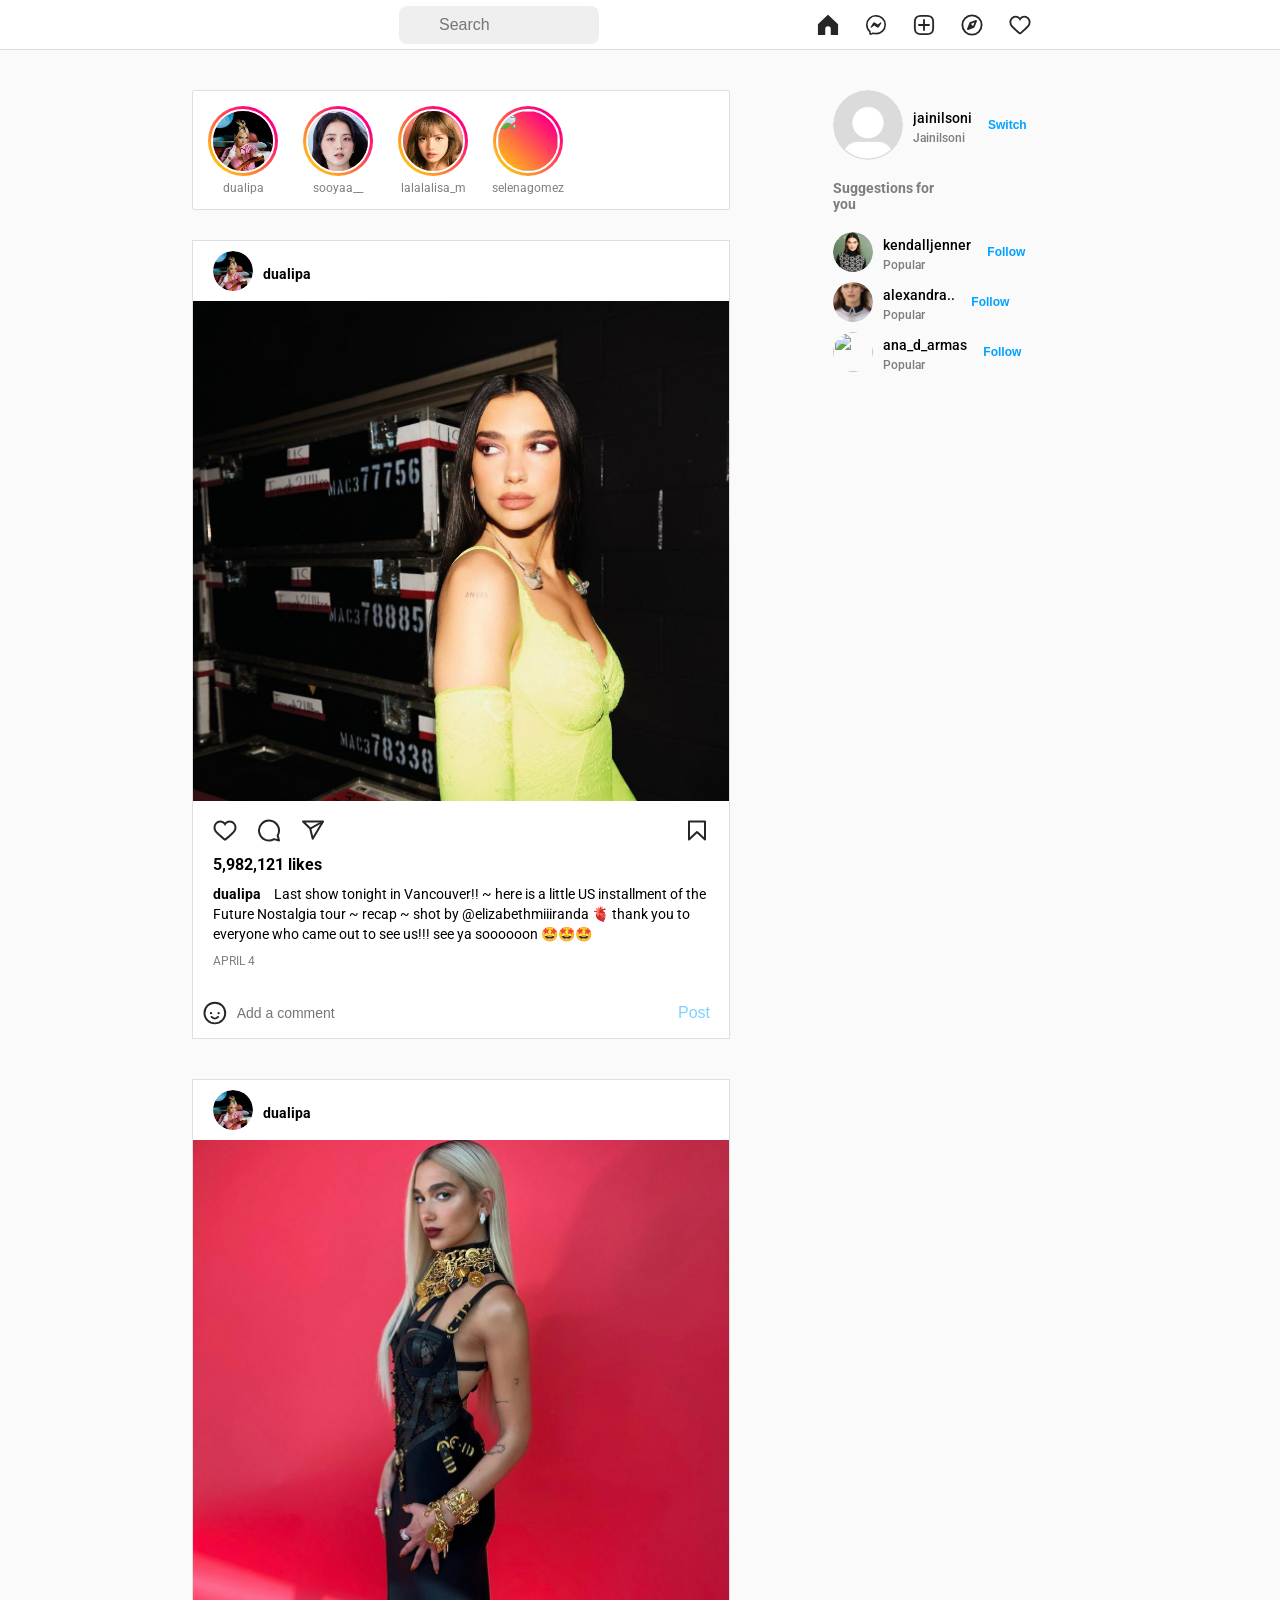
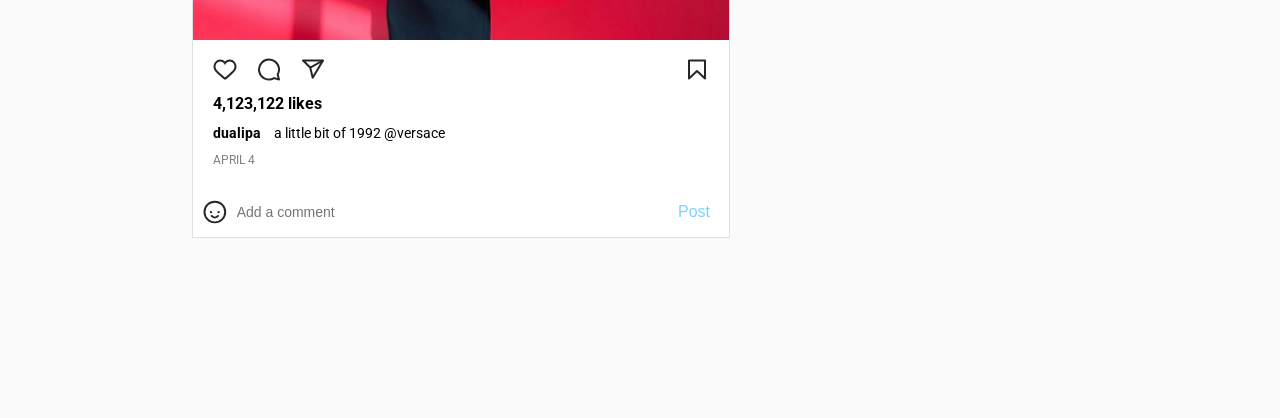
==== instagram/index.html @ 7dd42264 "second commit" ====
<!DOCTYPE html>
<html lang="en">

<head>
    <meta charset="UTF-8">
    <meta http-equiv="X-UA-Compatible" content="IE=edge">
    <meta name="viewport" content="width=device-width, initial-scale=1.0">
    <title>Instagram</title>
    <style>
        @import url('https://fonts.googleapis.com/css2?family=Roboto:wght@300;400;500;700;900&display=swap');
        * {
            margin: 0;
            padding: 0;
            box-sizing: border-box;
        }
        
        *:focus {
            outline: none;
        }
        
        body {
            width: 100%;
            background: #fafafa;
            position: relative;
            font-family: 'roboto', sans-serif;
        }
        
        .navbar {
            position: fixed;
            top: 0;
            left: 0;
            width: 100%;
            height: 50px;
            background: #fff;
            border-bottom: 1px solid #dfdfdf;
            display: flex;
            justify-content: center;
            padding: 5px 0;
            z-index: 99999;
        }
        
        .nav-wrapper {
            background: #fff;
            width: 70%;
            max-width: 1000px;
            height: 100%;
            display: flex;
            justify-content: space-between;
            align-items: center;
            z-index: 99999;
        }
        
        .brand-img {
            height: 70%;
            margin-top: 5px;
        }
        
        .search-box {
            position: absolute;
            left: 50%;
            transform: translateX(-50%);
            width: 200px;
            height: 25px;
            background: #fafafa;
            border: 1px solid #dfdfdf;
            border-radius: 2px;
            color: rgba(0, 0, 0, 0.5);
            text-align: center;
            text-transform: capitalize;
        }
        
        .search-box::placeholder {
            color: rgba(0, 0, 0, 0.5);
        }
        
        .nav-items {
            height: 22px;
            position: relative;
        }
        
        .icon {
            height: 100%;
            cursor: pointer;
            margin: 0 10px;
            display: inline-block;
        }
        
        .user-profile {
            width: 22px;
            border-radius: 50%;
            background-size: cover;
        }
        
        .main {
            width: 100%;
            padding: 40px 0;
            display: flex;
            justify-content: center;
            margin-top: 50px;
        }
        
        .wrapper {
            width: 70%;
            max-width: 1000px;
            display: grid;
            grid-template-columns: 60% 40%;
            grid-gap: 30px;
            /* position: relative!important; */
            /* bottom: 150px!important; */
        }
        
        .left-container {
            display: flex;
            flex-direction: column;
        }
        
        .status-wrapper {
            width: 100%;
            height: 120px;
            background: #fff;
            border: 1px solid #dfdfdf;
            border-radius: 2px;
            padding: 10px;
            padding-right: 0;
            display: flex;
            align-items: center;
            overflow: hidden;
            overflow-x: auto;
        }
        
        .status-wrapper::-webkit-scrollbar {
            display: none;
        }
        
        .story-container {
            flex: 0 0 auto;
            width: 80px;
            max-width: 80px;
            display: flex;
            flex-direction: column;
            align-items: center;
            margin-right: 15px;
        }
        
        .main-profile-picture {
            width: 70px;
            height: 70px;
            border-radius: 50%;
            overflow: hidden;
            padding: 3px;
            background: linear-gradient(45deg, rgb(255, 230, 0), rgb(255, 0, 128) 80%);
        }
        
        .main-profile-picture img {
            width: 100%;
            height: 100%;
            object-fit: cover;
            border-radius: 50%;
            border: 2px solid #fff;
        }
        
        .username {
            width: 100%;
            overflow: hidden;
            text-align: center;
            font-size: 12px;
            margin-top: 5px;
            color: rgba(0, 0, 0, 0.5)
        }
        
        .post {
            width: 100%;
            height: auto;
            background: #fff;
            border: 1px solid #dfdfdf;
            margin-top: 40px;
        }
        
        .info {
            width: 100%;
            height: 60px;
            display: flex;
            justify-content: space-between;
            align-items: center;
            padding: 0 20px;
        }
        
        .info .username {
            width: auto;
            font-weight: bold;
            color: #000;
            font-size: 14px;
            margin-left: 10px;
        }
        
        .info .options {
            height: 10px;
            cursor: pointer;
        }
        
        .info .user {
            display: flex;
            align-items: center;
        }
        
        .info .main-profile-picture {
            height: 40px;
            width: 40px;
            padding: 0;
            background: none;
        }
        
        .info .main-profile-picture img {
            border: none;
        }
        
        .post-image {
            width: 100%;
            height: 500px;
            object-fit: cover;
        }
        
        .post-content {
            width: 100%;
            padding: 20px;
        }
        
        .likes {
            font-weight: bold;
        }
        
        .description {
            margin: 10px 0;
            font-size: 14px;
            line-height: 20px;
        }
        
        .description span {
            font-weight: bold;
            margin-right: 10px;
        }
        
        .post-time {
            color: rgba(0, 0, 0, 0.5);
            font-size: 12px;
        }
        
        .comment-wrapper {
            width: 100%;
            height: 50px;
            border-radius: 1px solid #dfdfdf;
            display: flex;
            justify-content: space-between;
            align-items: center;
        }
        
        .comment-wrapper .icon {
            height: 30px;
        }
        
        .comment-box {
            width: 80%;
            height: 100%;
            border: none;
            outline: none;
            font-size: 14px;
        }
        
        .comment-btn,
        .action-btn {
            width: 70px;
            height: 100%;
            background: none;
            border: none;
            outline: none;
            text-transform: capitalize;
            font-size: 16px;
            color: rgb(0, 162, 255);
            opacity: 0.5;
        }
        
        .reaction-wrapper {
            width: 100%;
            height: 50px;
            display: flex;
            margin-top: -20px;
            align-items: center;
        }
        
        .reaction-wrapper .icon {
            height: 25px;
            margin: 0;
            margin-right: 20px;
        }
        
        .reaction-wrapper .icon.save {
            margin-left: auto;
        }
        
        .right-container {
            padding: 20px;
        }
        
        .profile-card {
            width: fit-content;
            display: flex;
            justify-content: center;
            align-items: center;
            margin-bottom: 10px;
        }
        
        .profile-card .main-profile-picture {
            flex: 0 0 auto;
            padding: 0;
            background: none;
            width: 40px;
            height: 40px;
            margin-right: 10px;
        }
        
        .profile-card:first-child .main-profile-picture {
            width: 70px;
            height: 70px;
        }
        
        .profile-card .main-profile-picture img {
            border: none;
        }
        
        .profile-card .username {
            font-weight: 500;
            font-size: 14px;
            color: #000;
        }
        
        .sub-text {
            color: rgba(0, 0, 0, 0.5);
            font-size: 12px;
            font-weight: 500;
            margin-top: 5px;
        }
        
        .action-btn {
            opacity: 1;
            font-weight: 700;
            font-size: 12px;
        }
        
        .suggestion-text {
            font-size: 14px;
            color: rgba(0, 0, 0, 0.5);
            font-weight: 700;
            margin: 20px 0;
        }
        
        @media (max-width: 1100px) {
            .right-container,
            .search-box {
                display: none;
            }
            .nav-wrapper,
            .wrapper {
                width: 90%;
            }
            .wrapper {
                display: block;
            }
        }
        
        @media (max-width: 500px) {
            .nav-items .icon {
                margin: 0 5px;
            }
            .post-image {
                height: 300px;
            }
        }
        
        .header-input-field {
            border: none;
            background-color: #efefef;
            color: #8e8e8e;
            padding: 10px 20px 10px 40px;
            font-size: 16px;
            border-radius: 8px;
            width: 200px;
        }
    </style>
</head>

<body>
    <nav class="navbar">
        <div class="nav-wrapper">
            <img src="https://www.instagram.com/static/images/web/mobile_nav_type_logo.png/735145cfe0a4.png" class="brand-img" alt="">
            <input type="text" placeholder="Search" class='header-input-field' />

            <div class="nav-items">
                <svg aria-label="Home" class="_8-yf5 icon" color="#262626" fill="#262626" height="24" role="img" viewBox="0 0 24 24" width="24"><path d="M22 23h-6.001a1 1 0 01-1-1v-5.455a2.997 2.997 0 10-5.993 0V22a1 1 0 01-1 1H2a1 1 0 01-1-1V11.543a1.002 1.002 0 01.31-.724l10-9.543a1.001 1.001 0 011.38 0l10 9.543a1.002 1.002 0 01.31.724V22a1 1 0 01-1 1z"></path></svg>
                <svg aria-label="Messenger" class="_8-yf5 icon" color="#262626" fill="#262626" height="24" role="img" viewBox="0 0 24 24" width="24"><path d="M12.003 2.001a9.705 9.705 0 110 19.4 10.876 10.876 0 01-2.895-.384.798.798 0 00-.533.04l-1.984.876a.801.801 0 01-1.123-.708l-.054-1.78a.806.806 0 00-.27-.569 9.49 9.49 0 01-3.14-7.175 9.65 9.65 0 0110-9.7z" fill="none" stroke="currentColor" stroke-miterlimit="10" stroke-width="1.739"></path><path d="M17.79 10.132a.659.659 0 00-.962-.873l-2.556 2.05a.63.63 0 01-.758.002L11.06 9.47a1.576 1.576 0 00-2.277.42l-2.567 3.98a.659.659 0 00.961.875l2.556-2.049a.63.63 0 01.759-.002l2.452 1.84a1.576 1.576 0 002.278-.42z" fill-rule="evenodd"></path></svg>
                <svg aria-label="New Post" class="_8-yf5 icon" color="#262626" fill="#262626" height="24" role="img" viewBox="0 0 24 24" width="24"><path d="M2 12v3.45c0 2.849.698 4.005 1.606 4.944.94.909 2.098 1.608 4.946 1.608h6.896c2.848 0 4.006-.7 4.946-1.608C21.302 19.455 22 18.3 22 15.45V8.552c0-2.849-.698-4.006-1.606-4.945C19.454 2.7 18.296 2 15.448 2H8.552c-2.848 0-4.006.699-4.946 1.607C2.698 4.547 2 5.703 2 8.552z" fill="none" stroke="currentColor" stroke-linecap="round" stroke-linejoin="round" stroke-width="2"></path><line fill="none" stroke="currentColor" stroke-linecap="round" stroke-linejoin="round" stroke-width="2" x1="6.545" x2="17.455" y1="12.001" y2="12.001"></line><line fill="none" stroke="currentColor" stroke-linecap="round" stroke-linejoin="round" stroke-width="2" x1="12.003" x2="12.003" y1="6.545" y2="17.455"></line></svg>
                <svg aria-label="Find People" class="_8-yf5 icon" color="#262626" fill="#262626" height="24" role="img" viewBox="0 0 24 24" width="24"><polygon fill="none" points="13.941 13.953 7.581 16.424 10.06 10.056 16.42 7.585 13.941 13.953" stroke="currentColor" stroke-linecap="round" stroke-linejoin="round" stroke-width="2"></polygon><polygon fill-rule="evenodd" points="10.06 10.056 13.949 13.945 7.581 16.424 10.06 10.056"></polygon><circle cx="12.001" cy="12.005" fill="none" r="10.5" stroke="currentColor" stroke-linecap="round" stroke-linejoin="round" stroke-width="2"></circle></svg>
                <svg aria-label="Activity Feed" class="_8-yf5 icon" color="#262626" fill="#262626" height="24" role="img" viewBox="0 0 24 24" width="24"><path d="M16.792 3.904A4.989 4.989 0 0121.5 9.122c0 3.072-2.652 4.959-5.197 7.222-2.512 2.243-3.865 3.469-4.303 3.752-.477-.309-2.143-1.823-4.303-3.752C5.141 14.072 2.5 12.167 2.5 9.122a4.989 4.989 0 014.708-5.218 4.21 4.21 0 013.675 1.941c.84 1.175.98 1.763 1.12 1.763s.278-.588 1.11-1.766a4.17 4.17 0 013.679-1.938m0-2a6.04 6.04 0 00-4.797 2.127 6.052 6.052 0 00-4.787-2.127A6.985 6.985 0 00.5 9.122c0 3.61 2.55 5.827 5.015 7.97.283.246.569.494.853.747l1.027.918a44.998 44.998 0 003.518 3.018 2 2 0 002.174 0 45.263 45.263 0 003.626-3.115l.922-.824c.293-.26.59-.519.885-.774 2.334-2.025 4.98-4.32 4.98-7.94a6.985 6.985 0 00-6.708-7.218z"></path></svg>
                <div class="icon user-profile"></div>
            </div>
        </div>
    </nav>

    <section class="main">
        <div class="wrapper">
            <div class="left-container">
                <div class="status-wrapper">
                    <div class="story-container">
                        <div class="main-profile-picture"><img src="[data-uri]"
                                alt=""></div>
                        <p class="username">dualipa</p>
                    </div>

                    <div class="story-container">
                        <div class="main-profile-picture"><img src="[data-uri]"
                                alt=""></div>
                        <p class="username">sooyaa__</p>
                    </div>

                    <div class="story-container">
                        <div class="main-profile-picture"><img src="[data-uri]"
                                alt=""></div>
                        <p class="username">lalalalisa_m</p>
                    </div>

                    <div class="story-container">
                        <div class="main-profile-picture"><img src="https://encrypted-tbn0.gstatic.com/images?q=tbn:ANd9GcT5drbX9XWSz1-z5849Ik9TRbH_UuFT-T5uHfH2-3P79BV89rwxXi5bSjYlnr-Ykw9W390&usqp=CAU" alt=""></div>
                        <p class="username">selenagomez</p>
                    </div>
                </div>
            </div>
    </section>




    <section class="main" style="position: relative;bottom:140px;">
        <div class="wrapper">
            <div class="left-container">
                <div class="post">
                    <div class="info">
                        <div class="user">
                            <div class="main-profile-picture"><img src="[data-uri]"
                                    alt=""></div>
                            <p class="username">dualipa</p>
                        </div>
                        <img src="img/option.PNG" class="options" alt="">
                    </div>
                    <img src="d4.jpg" class="post-image" alt="">
                    <div class="post-content">
                        <div class="reaction-wrapper" style="position: relative;">
                            <svg aria-label="Like" class="_8-yf5  like-post icon" color="#262626" fill="#262626" height="24" role="img" viewBox="0 0 24 24" width="24"><path d="M16.792 3.904A4.989 4.989 0 0121.5 9.122c0 3.072-2.652 4.959-5.197 7.222-2.512 2.243-3.865 3.469-4.303 3.752-.477-.309-2.143-1.823-4.303-3.752C5.141 14.072 2.5 12.167 2.5 9.122a4.989 4.989 0 014.708-5.218 4.21 4.21 0 013.675 1.941c.84 1.175.98 1.763 1.12 1.763s.278-.588 1.11-1.766a4.17 4.17 0 013.679-1.938m0-2a6.04 6.04 0 00-4.797 2.127 6.052 6.052 0 00-4.787-2.127A6.985 6.985 0 00.5 9.122c0 3.61 2.55 5.827 5.015 7.97.283.246.569.494.853.747l1.027.918a44.998 44.998 0 003.518 3.018 2 2 0 002.174 0 45.263 45.263 0 003.626-3.115l.922-.824c.293-.26.59-.519.885-.774 2.334-2.025 4.98-4.32 4.98-7.94a6.985 6.985 0 00-6.708-7.218z"></path></svg>
                            <svg aria-label="Comment" class="_8-yf5  comment-post icon" color="#262626" fill="#262626" height="24" role="img" viewBox="0 0 24 24" width="24"><path d="M20.656 17.008a9.993 9.993 0 10-3.59 3.615L22 22z" fill="none" stroke="currentColor" stroke-linejoin="round" stroke-width="2"></path></svg>
                            <svg aria-label="Share Post" class="_8-yf5  share-post icon" color="#262626" fill="#262626" height="24" role="img" viewBox="0 0 24 24" width="24"><line fill="none" stroke="currentColor" stroke-linejoin="round" stroke-width="2" x1="22" x2="9.218" y1="3" y2="10.083"></line><polygon fill="none" points="11.698 20.334 22 3.001 2 3.001 9.218 10.084 11.698 20.334" stroke="currentColor" stroke-linejoin="round" stroke-width="2"></polygon></svg>
                            <svg aria-label="Save" style="position:absolute;right:-20px;" class="_8-yf5  save-post icon" color="#262626" fill="#262626" height="24" role="img" viewBox="0 0 24 24" width="24"><polygon fill="none" points="20 21 12 13.44 4 21 4 3 20 3 20 21" stroke="currentColor" stroke-linecap="round" stroke-linejoin="round" stroke-width="2"></polygon></svg>
                        </div>
                        <p class="likes">5,982,121 likes</p>
                        <p class="description"><span>dualipa </span> Last show tonight in Vancouver!! ~ here is a little US installment of the Future Nostalgia tour ~ recap ~ shot by @elizabethmiiiranda 🫀 thank you to everyone who came out to see us!!! see ya soooooon 🤩🤩🤩</p>
                        <p class="post-time">APRIL 4</p>
                    </div>
                    <div class="comment-wrapper">
                        <svg aria-label="Emoji" class="_8-yf5 icon " color="#262626" fill="#262626" height="24" role="img" viewBox="0 0 24 24" width="24"><path d="M15.83 10.997a1.167 1.167 0 101.167 1.167 1.167 1.167 0 00-1.167-1.167zm-6.5 1.167a1.167 1.167 0 10-1.166 1.167 1.167 1.167 0 001.166-1.167zm5.163 3.24a3.406 3.406 0 01-4.982.007 1 1 0 10-1.557 1.256 5.397 5.397 0 008.09 0 1 1 0 00-1.55-1.263zM12 .503a11.5 11.5 0 1011.5 11.5A11.513 11.513 0 0012 .503zm0 21a9.5 9.5 0 119.5-9.5 9.51 9.51 0 01-9.5 9.5z"></path></svg>
                        <input type="text" class="comment-box" placeholder="Add a comment">
                        <button class="comment-btn">post</button>
                    </div>
                </div>
                <div class="post">
                    <div class="info">
                        <div class="user">
                            <div class="main-profile-picture"><img src="[data-uri]"
                                    alt=""></div>
                            <p class="username">dualipa</p>
                        </div>
                        <img src="img/option.PNG" class="options" alt="">
                    </div>
                    <img src="d1.jpg" class="post-image" alt="">
                    <div class="post-content">
                        <div class="reaction-wrapper" style="position: relative;">
                            <svg aria-label="Like" class="_8-yf5  like-post icon" color="#262626" fill="#262626" height="24" role="img" viewBox="0 0 24 24" width="24"><path d="M16.792 3.904A4.989 4.989 0 0121.5 9.122c0 3.072-2.652 4.959-5.197 7.222-2.512 2.243-3.865 3.469-4.303 3.752-.477-.309-2.143-1.823-4.303-3.752C5.141 14.072 2.5 12.167 2.5 9.122a4.989 4.989 0 014.708-5.218 4.21 4.21 0 013.675 1.941c.84 1.175.98 1.763 1.12 1.763s.278-.588 1.11-1.766a4.17 4.17 0 013.679-1.938m0-2a6.04 6.04 0 00-4.797 2.127 6.052 6.052 0 00-4.787-2.127A6.985 6.985 0 00.5 9.122c0 3.61 2.55 5.827 5.015 7.97.283.246.569.494.853.747l1.027.918a44.998 44.998 0 003.518 3.018 2 2 0 002.174 0 45.263 45.263 0 003.626-3.115l.922-.824c.293-.26.59-.519.885-.774 2.334-2.025 4.98-4.32 4.98-7.94a6.985 6.985 0 00-6.708-7.218z"></path></svg>
                            <svg aria-label="Comment" class="_8-yf5  comment-post icon" color="#262626" fill="#262626" height="24" role="img" viewBox="0 0 24 24" width="24"><path d="M20.656 17.008a9.993 9.993 0 10-3.59 3.615L22 22z" fill="none" stroke="currentColor" stroke-linejoin="round" stroke-width="2"></path></svg>
                            <svg aria-label="Share Post" class="_8-yf5  share-post icon" color="#262626" fill="#262626" height="24" role="img" viewBox="0 0 24 24" width="24"><line fill="none" stroke="currentColor" stroke-linejoin="round" stroke-width="2" x1="22" x2="9.218" y1="3" y2="10.083"></line><polygon fill="none" points="11.698 20.334 22 3.001 2 3.001 9.218 10.084 11.698 20.334" stroke="currentColor" stroke-linejoin="round" stroke-width="2"></polygon></svg>
                            <svg aria-label="Save" style="position:absolute;right:-20px;" class="_8-yf5  save-post icon" color="#262626" fill="#262626" height="24" role="img" viewBox="0 0 24 24" width="24"><polygon fill="none" points="20 21 12 13.44 4 21 4 3 20 3 20 21" stroke="currentColor" stroke-linecap="round" stroke-linejoin="round" stroke-width="2"></polygon></svg>
                        </div>
                        <p class="likes">4,123,122 likes</p>
                        <p class="description"><span>dualipa </span> a little bit of 1992 @versace</p>
                        <p class="post-time">APRIL 4</p>
                    </div>
                    <div class="comment-wrapper">
                        <svg aria-label="Emoji" class="_8-yf5 icon " color="#262626" fill="#262626" height="24" role="img" viewBox="0 0 24 24" width="24"><path d="M15.83 10.997a1.167 1.167 0 101.167 1.167 1.167 1.167 0 00-1.167-1.167zm-6.5 1.167a1.167 1.167 0 10-1.166 1.167 1.167 1.167 0 001.166-1.167zm5.163 3.24a3.406 3.406 0 01-4.982.007 1 1 0 10-1.557 1.256 5.397 5.397 0 008.09 0 1 1 0 00-1.55-1.263zM12 .503a11.5 11.5 0 1011.5 11.5A11.513 11.513 0 0012 .503zm0 21a9.5 9.5 0 119.5-9.5 9.51 9.51 0 01-9.5 9.5z"></path></svg>
                        <input type="text" class="comment-box" placeholder="Add a comment">
                        <button class="comment-btn">post</button>
                    </div>
                </div>
            </div>
            <section class="main">
                <div class="wrapper">
                    <div class="right-container" style="position: relative;bottom: 220px;">
                        <div class="profile-card">
                            <div class="main-profile-picture">
                                <img stye="width:50px!important;height:50px!important;position:absolute;top:33px;" src="[data-uri]"
                                    alt="">
                            </div>
                            <div>
                                <p class="username">jainilsoni</p>
                                <p class="sub-text">Jainilsoni</p>
                            </div>
                            <button class="action-btn">switch</button>
                        </div>
                        <p class="suggestion-text">Suggestions for you</p>
                        <div class="profile-card">
                            <div class="main-profile-picture">
                                <img src="[data-uri]"
                                    alt="">
                            </div>
                            <div>
                                <p class="username">kendalljenner</p>
                                <p class="sub-text">Popular</p>
                            </div>
                            <button class="action-btn">follow</button>
                        </div>
                        <div class="profile-card">
                            <div class="main-profile-picture">
                                <img src="[data-uri]"
                                    alt="">
                            </div>
                            <div>
                                <p class="username">alexandra..</p>
                                <p class="sub-text">Popular</p>
                            </div>
                            <button class="action-btn">follow</button>
                        </div>
                        <div class="profile-card">
                            <div class="main-profile-picture">
                                <img src="https://encrypted-tbn0.gstatic.com/images?q=tbn:ANd9GcQ15GTviKYk2b-UFIA9tV-ZrEAoBZ3wTEIdPg&usqp=CAU=" alt="">
                            </div>
                            <div>
                                <p class="username">ana_d_armas</p>
                                <p class="sub-text">Popular</p>
                            </div>
                            <button class="action-btn">follow</button>
                        </div>
                    </div>
                </div>
            </section>
        </div>
    </section>

</body>

</html>
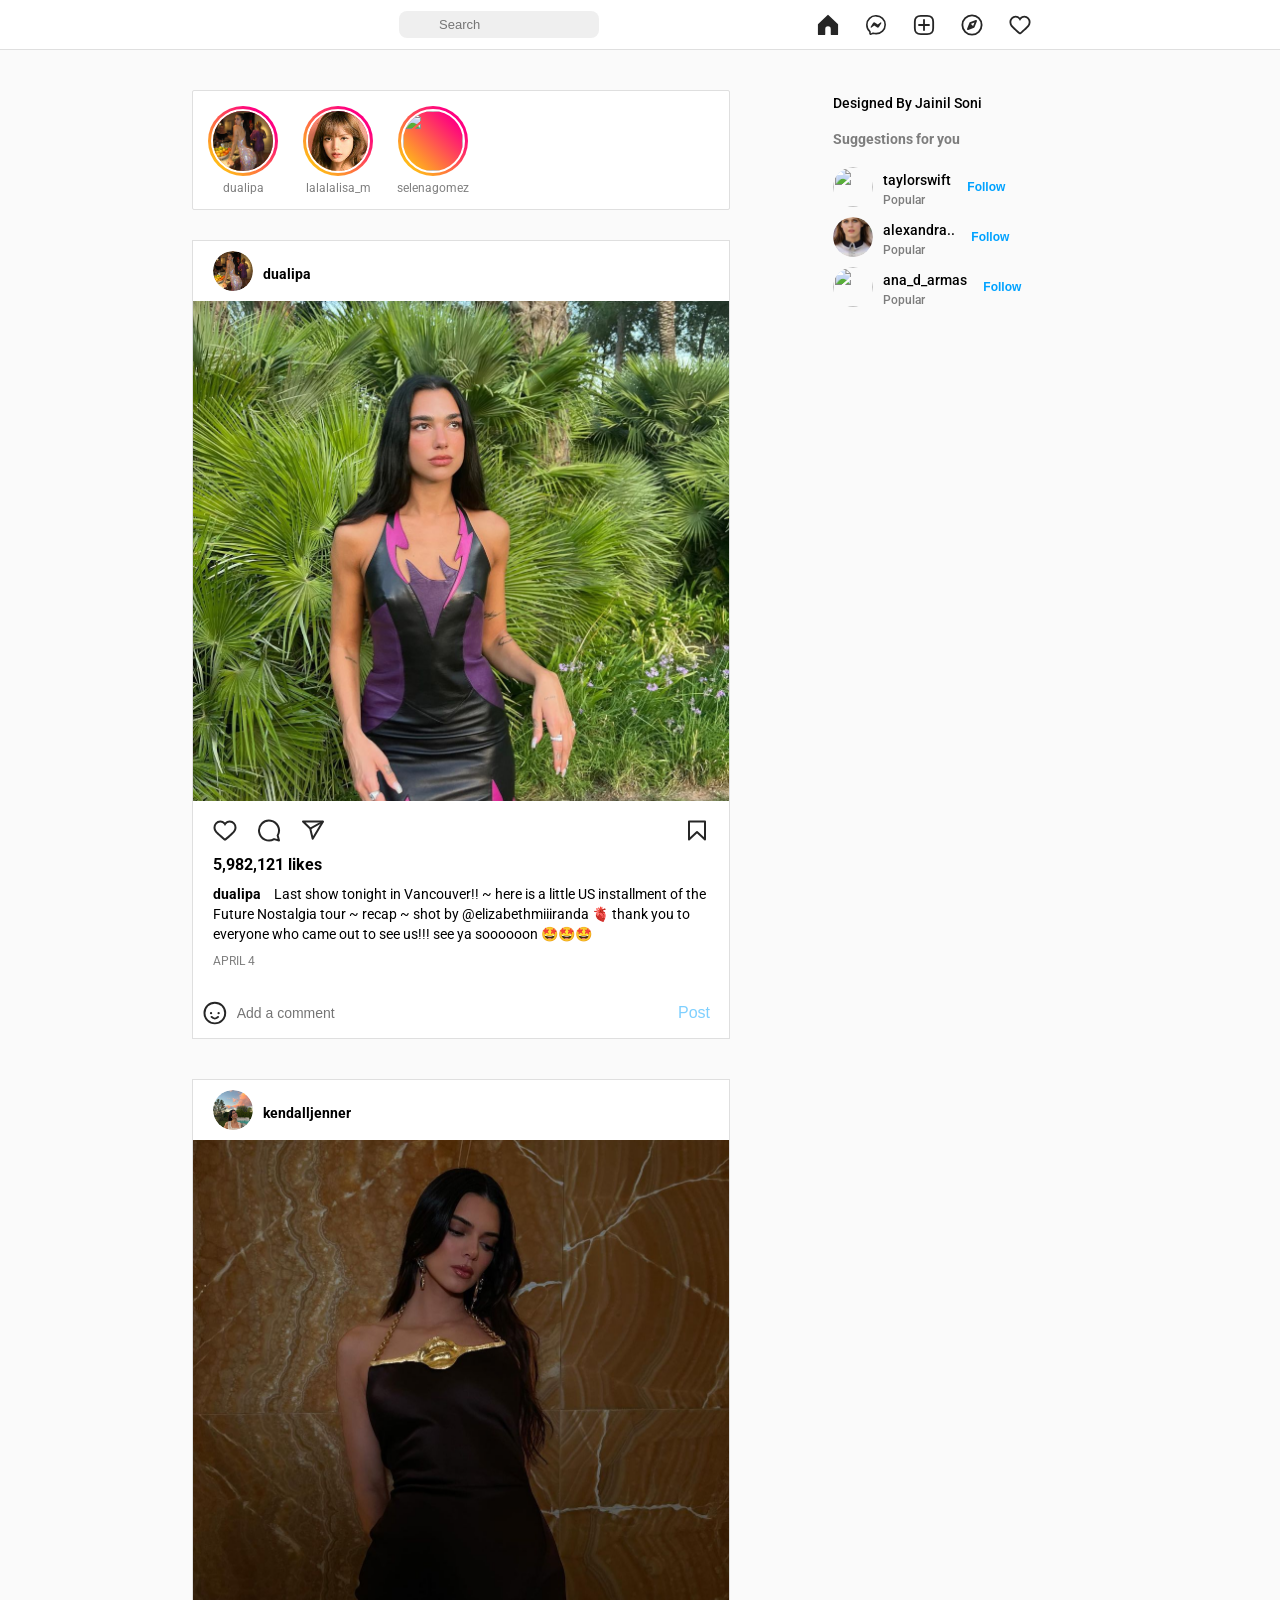
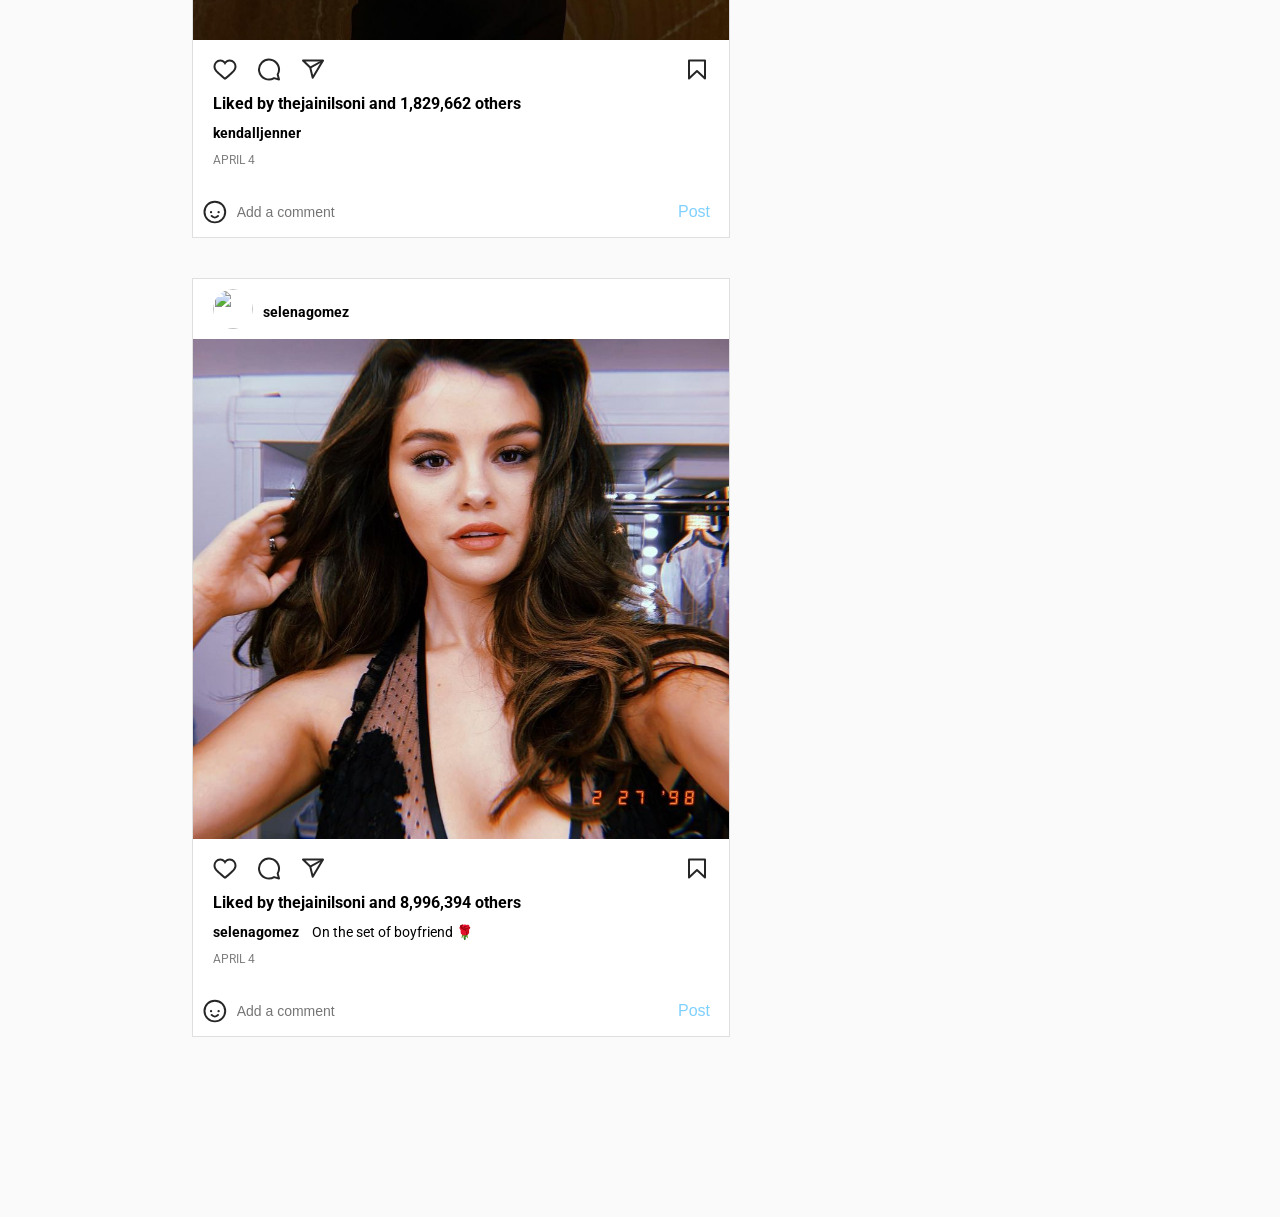
==== commit 2ba6e95a: "." ====
--- a/instagram/index.html
+++ b/instagram/index.html
@@ -380,8 +380,8 @@
             border: none;
             background-color: #efefef;
             color: #8e8e8e;
-            padding: 10px 20px 10px 40px;
-            font-size: 16px;
+            padding: 6px 20px 6px 40px;
+            font-size: 13px;
             border-radius: 8px;
             width: 200px;
         }
@@ -410,15 +410,9 @@
             <div class="left-container">
                 <div class="status-wrapper">
                     <div class="story-container">
-                        <div class="main-profile-picture"><img src="[data-uri]"
+                        <div class="main-profile-picture"><img src="dl1.jpg"
                                 alt=""></div>
                         <p class="username">dualipa</p>
-                    </div>
-
-                    <div class="story-container">
-                        <div class="main-profile-picture"><img src="[data-uri]"
-                                alt=""></div>
-                        <p class="username">sooyaa__</p>
                     </div>
 
                     <div class="story-container">
@@ -444,7 +438,7 @@
                 <div class="post">
                     <div class="info">
                         <div class="user">
-                            <div class="main-profile-picture"><img src="[data-uri]"
+                            <div class="main-profile-picture"><img src="dl1.jpg"
                                     alt=""></div>
                             <p class="username">dualipa</p>
                         </div>
@@ -471,9 +465,9 @@
                 <div class="post">
                     <div class="info">
                         <div class="user">
-                            <div class="main-profile-picture"><img src="[data-uri]"
+                            <div class="main-profile-picture"><img src="kj1.jpg"
                                     alt=""></div>
-                            <p class="username">dualipa</p>
+                            <p class="username">kendalljenner</p>
                         </div>
                         <img src="img/option.PNG" class="options" alt="">
                     </div>
@@ -485,8 +479,8 @@
                             <svg aria-label="Share Post" class="_8-yf5  share-post icon" color="#262626" fill="#262626" height="24" role="img" viewBox="0 0 24 24" width="24"><line fill="none" stroke="currentColor" stroke-linejoin="round" stroke-width="2" x1="22" x2="9.218" y1="3" y2="10.083"></line><polygon fill="none" points="11.698 20.334 22 3.001 2 3.001 9.218 10.084 11.698 20.334" stroke="currentColor" stroke-linejoin="round" stroke-width="2"></polygon></svg>
                             <svg aria-label="Save" style="position:absolute;right:-20px;" class="_8-yf5  save-post icon" color="#262626" fill="#262626" height="24" role="img" viewBox="0 0 24 24" width="24"><polygon fill="none" points="20 21 12 13.44 4 21 4 3 20 3 20 21" stroke="currentColor" stroke-linecap="round" stroke-linejoin="round" stroke-width="2"></polygon></svg>
                         </div>
-                        <p class="likes">4,123,122 likes</p>
-                        <p class="description"><span>dualipa </span> a little bit of 1992 @versace</p>
+                        <p class="likes">Liked by thejainilsoni and 1,829,662 others</p>
+                        <p class="description"><span>kendalljenner </span> </p>
                         <p class="post-time">APRIL 4</p>
                     </div>
                     <div class="comment-wrapper">
@@ -495,29 +489,50 @@
                         <button class="comment-btn">post</button>
                     </div>
                 </div>
+                <div class="post">
+                    <div class="info">
+                        <div class="user">
+                            <div class="main-profile-picture"><img src="https://encrypted-tbn0.gstatic.com/images?q=tbn:ANd9GcT5drbX9XWSz1-z5849Ik9TRbH_UuFT-T5uHfH2-3P79BV89rwxXi5bSjYlnr-Ykw9W390&usqp=CAU"
+                                    alt=""></div>
+                            <p class="username">selenagomez</p>
+                        </div>
+                        <img src="img/option.PNG" class="options" alt="">
+                    </div>
+                    <img src="sg1.jpg" class="post-image" alt="">
+                    <div class="post-content">
+                        <div class="reaction-wrapper" style="position: relative;">
+                            <svg aria-label="Like" class="_8-yf5  like-post icon" color="#262626" fill="#262626" height="24" role="img" viewBox="0 0 24 24" width="24"><path d="M16.792 3.904A4.989 4.989 0 0121.5 9.122c0 3.072-2.652 4.959-5.197 7.222-2.512 2.243-3.865 3.469-4.303 3.752-.477-.309-2.143-1.823-4.303-3.752C5.141 14.072 2.5 12.167 2.5 9.122a4.989 4.989 0 014.708-5.218 4.21 4.21 0 013.675 1.941c.84 1.175.98 1.763 1.12 1.763s.278-.588 1.11-1.766a4.17 4.17 0 013.679-1.938m0-2a6.04 6.04 0 00-4.797 2.127 6.052 6.052 0 00-4.787-2.127A6.985 6.985 0 00.5 9.122c0 3.61 2.55 5.827 5.015 7.97.283.246.569.494.853.747l1.027.918a44.998 44.998 0 003.518 3.018 2 2 0 002.174 0 45.263 45.263 0 003.626-3.115l.922-.824c.293-.26.59-.519.885-.774 2.334-2.025 4.98-4.32 4.98-7.94a6.985 6.985 0 00-6.708-7.218z"></path></svg>
+                            <svg aria-label="Comment" class="_8-yf5  comment-post icon" color="#262626" fill="#262626" height="24" role="img" viewBox="0 0 24 24" width="24"><path d="M20.656 17.008a9.993 9.993 0 10-3.59 3.615L22 22z" fill="none" stroke="currentColor" stroke-linejoin="round" stroke-width="2"></path></svg>
+                            <svg aria-label="Share Post" class="_8-yf5  share-post icon" color="#262626" fill="#262626" height="24" role="img" viewBox="0 0 24 24" width="24"><line fill="none" stroke="currentColor" stroke-linejoin="round" stroke-width="2" x1="22" x2="9.218" y1="3" y2="10.083"></line><polygon fill="none" points="11.698 20.334 22 3.001 2 3.001 9.218 10.084 11.698 20.334" stroke="currentColor" stroke-linejoin="round" stroke-width="2"></polygon></svg>
+                            <svg aria-label="Save" style="position:absolute;right:-20px;" class="_8-yf5  save-post icon" color="#262626" fill="#262626" height="24" role="img" viewBox="0 0 24 24" width="24"><polygon fill="none" points="20 21 12 13.44 4 21 4 3 20 3 20 21" stroke="currentColor" stroke-linecap="round" stroke-linejoin="round" stroke-width="2"></polygon></svg>
+                        </div>
+                        <p class="likes">Liked by thejainilsoni and 8,996,394 others</p>
+                        <p class="description"><span>selenagomez </span> On the set of boyfriend 🌹</p>
+                        <p class="post-time">APRIL 4</p>
+                    </div>
+                    <div class="comment-wrapper">
+                        <svg aria-label="Emoji" class="_8-yf5 icon " color="#262626" fill="#262626" height="24" role="img" viewBox="0 0 24 24" width="24"><path d="M15.83 10.997a1.167 1.167 0 101.167 1.167 1.167 1.167 0 00-1.167-1.167zm-6.5 1.167a1.167 1.167 0 10-1.166 1.167 1.167 1.167 0 001.166-1.167zm5.163 3.24a3.406 3.406 0 01-4.982.007 1 1 0 10-1.557 1.256 5.397 5.397 0 008.09 0 1 1 0 00-1.55-1.263zM12 .503a11.5 11.5 0 1011.5 11.5A11.513 11.513 0 0012 .503zm0 21a9.5 9.5 0 119.5-9.5 9.51 9.51 0 01-9.5 9.5z"></path></svg>
+                        <input type="text" class="comment-box" placeholder="Add a comment">
+                        <button class="comment-btn">post</button>
+                    </div>
+                </div>
             </div>
             <section class="main">
                 <div class="wrapper">
-                    <div class="right-container" style="position: relative;bottom: 220px;">
+                    <div class="right-container" style="position: relative;bottom: 220px;width: max-content;">
                         <div class="profile-card">
-                            <div class="main-profile-picture">
-                                <img stye="width:50px!important;height:50px!important;position:absolute;top:33px;" src="[data-uri]"
-                                    alt="">
-                            </div>
                             <div>
-                                <p class="username">jainilsoni</p>
-                                <p class="sub-text">Jainilsoni</p>
-                            </div>
-                            <button class="action-btn">switch</button>
+                                <p class="username">Designed By Jainil Soni</p>
+                            </div>
                         </div>
                         <p class="suggestion-text">Suggestions for you</p>
                         <div class="profile-card">
                             <div class="main-profile-picture">
-                                <img src="[data-uri]"
+                                <img src="https://media.glamourmagazine.co.uk/photos/61af67c4bfc20a0181dba0cc/2:3/w_1278,h_1917,c_limit/TAYLORSWIFT071221_DEFAULT1GettyImages-1353100177.jpg"
                                     alt="">
                             </div>
                             <div>
-                                <p class="username">kendalljenner</p>
+                                <p class="username">taylorswift</p>
                                 <p class="sub-text">Popular</p>
                             </div>
                             <button class="action-btn">follow</button>
